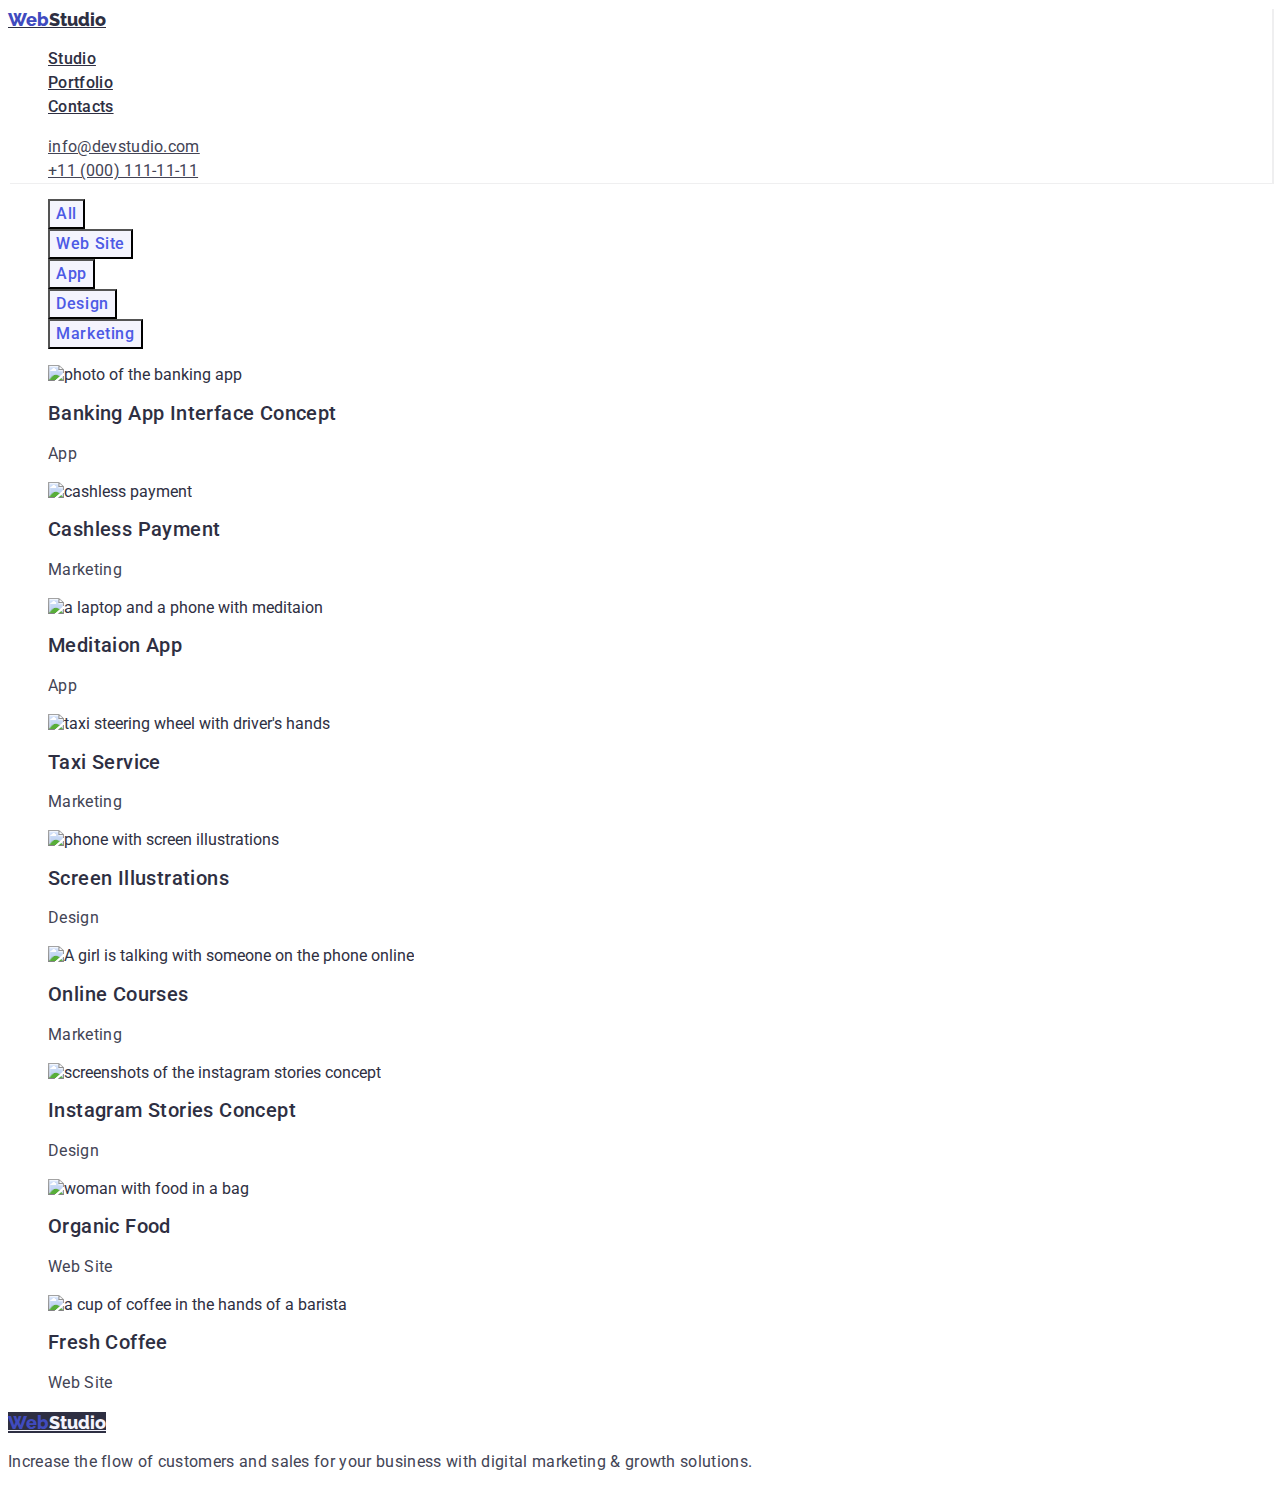
==== portfolio.html @ 415a45d7 "Changed css and html files" ====
<!DOCTYPE html>
<html lang="en">

    <head>
        <meta charset="UTF-8">
        <meta http-equiv="X-UA-Compatible" content="IE=edge">
        <meta name="viewport" content="width=device-width, initial-scale=1.0">
        <title>Portfolio</title>
        <link rel="preconnect" href="https://fonts.googleapis.com">
        <link rel="preconnect" href="https://fonts.gstatic.com" crossorigin>
        <link href="https://fonts.googleapis.com/css2?family=Raleway:wght@800&family=Roboto:wght@400;500&display=swap"
            rel="stylesheet">
        <link rel="stylesheet" href="/css/styles.css">
    </head>

    <body>
        <header class="header">
            <nav class="nav">
                <a href="" class="logo link"><span class="accent">Web</span>Studio</a>
                <ul class="menu list">
                    <li class="menu-item">
                        <a class="menu-link link list" href="./index.html">Studio</a>
                    </li>
                    <li class="menu-item">
                        <a class="menu-link link" href="./portfolio.html">Portfolio</a>
                    </li>
                    <li class="menu-item">
                        <a class="menu-link link" href="">Contacts</a>
                    </li>
                </ul>
            </nav>
            <ul class="list">
                <li class="contact-item">
                    <a class="contact-link link" href="mailto:">info@devstudio.com</a>
                </li>
                <li class="contact-item">
                    <a class="contact-link link" href="tel:+110001111111">+11 (000) 111-11-11</a>
                </li>
            </ul>
        </header>
        <!--main content-->
        <main>
            <section>

                <h1 hidden>Examples of working</h1>
                <ul class="list">
                    <li><button class="buttons" type="button">All</button></li>
                    <li><button class="buttons" type="button">Web Site</button></li>
                    <li><button class="buttons" type="button">App</button></li>
                    <li><button class="buttons" type="button">Design</button></li>
                    <li><button class="buttons" type="button">Marketing</button></li>
                </ul>
                <ul class="list">
                    <li>
                        <img src="./images/images1.jpg" alt="photo of the banking app" width="360" height="300">
                        <h2 class="secondary-titles">Banking App Interface Concept</h2>
                        <p class="subtitles">App</p>
                    </li>
                    <li>
                        <img src="./images/images2.jpg" alt="cashless payment" width="360" height="300">
                        <h2 class="secondary-titles">Cashless Payment</h2>
                        <p class="subtitles">Marketing</p>
                    </li>
                    <li>
                        <img src="./images/images3.jpg" alt="a laptop and a phone with meditaion" width="360"
                            height="300">
                        <h2 class="secondary-titles">Meditaion App</h2>
                        <p class="subtitles">App</p>
                    </li>
                    <li>
                        <img src="./images/images4.jpg" alt="taxi steering wheel with driver's hands" width="360"
                            height="300">
                        <h2 class="secondary-titles">Taxi Service</h2>
                        <p class="subtitles">Marketing</p>
                    </li>
                    <li>
                        <img src="./images/images5.jpg" alt="phone with screen illustrations" width="360" height="300">
                        <h2 class="secondary-titles">Screen Illustrations</h2>
                        <p class="subtitles">Design</p>
                    </li>
                    <li>
                        <img src="./images/images6.jpg" alt="A girl is talking  with someone on the phone online"
                            width="360" height="300">
                        <h2 class="secondary-titles">Online Courses</h2>
                        <p class="subtitles">Marketing</p>
                    </li>
                    <li>
                        <img src="./images/images7.jpg" alt="screenshots of the instagram stories concept" width="360"
                            height="300">
                        <h2 class="secondary-titles">Instagram Stories Concept</h2>
                        <p class="subtitles">Design</p>
                    </li>
                    <li>
                        <img src="./images/images8.jpg" alt="woman with food in a bag" width="360" height="300">
                        <h2 class="secondary-titles">Organic Food</h2>
                        <p class="subtitles">Web Site</p>
                    </li>
                    <li>
                        <img src="./images/images9.jpg" alt="a cup of coffee in the hands of a barista" width="360"
                            height="300">
                        <h2 class="secondary-titles">Fresh Coffee</h2>
                        <p class="subtitles">Web Site</p>
                    </li>
                </ul>
            </section>
        </main>
        <footer>
            <a href="" class="footer-logo link"><span class="footer-accent">Web</span>Studio</a>
            <p class="subtitles">Increase the flow of customers and sales for your business with digital marketing &
                growth solutions.</p>
        </footer>
    </body>

</html>
---- css/styles.css ----
:root {
    --primary-color-text: #2E2F42;
    --secondary-color-text: #434455;
    --main-background-color: #FFFFFF;
    --secondary-background-color: #F4F4FD;
    --accent-color: #4D5AE5;
    --btn-hover-color: #404BBF;
}

/*  primary-color-text */
#2E2F42
/*--secondary-color-text--*/
#434455
/*--main-background-color--*/
#FFFFFF
/*--secondary-background-color--*/
#F4F4FD
/*--accent-color--*/
#4D5AE5
/*---btn-hover-color--*/
#404BBF

/* footer color */
#2E2F42 .link {
    text-decoration: none;
}

.list {
    list-style: none;
}

/* LOGO styles*/
.logo {
    color: var(--primary-color-text);
    font-family: 'Raleway';
    font-weight: 800;
    font-size: 18px;
    line-height: 1.3;
}

.footer-logo {
    color: var(--secondary-background-color);
    background: var(--primary-color-text);
    font-family: 'Raleway';
    font-weight: 800;
    font-size: 18px;
    line-height: 1.3;
}

.accent {
    color: var(--btn-hover-color);
}

.footer-accent {
    color: var(--btn-hover-color);
}

/* HEADER*/
.header {
    background: var(--main-background-color);
    box-shadow: 2px 1px rgba(46, 47, 66, 0.08);
}

/* NAVIGATION*/

.menu-item .menu-link {
    font-family: 'Roboto';
    font-weight: 500;
    font-size: 16px;
    line-height: 1.5;
    letter-spacing: 0.02em;
    color: var(--primary-color-text);
}

.menu-item .menu-link:hover,
.menu-item .menu-link:focus {
    color: var(--accent-color);
}

/* CONTACTS*/

.contact-item .contact-link {
    color: var(--secondary-color-text);
    font-family: 'Roboto', sans-serif;
    font-weight: 400;
    font-size: 16px;
    line-height: 1.5;
    letter-spacing: 0.02em;
}

.contact-item .contact-link:hover,
.contact-item .contact-link:focus {
    color: var(--accent-color);
}

/*BODY*/
body {
    font-family: 'Roboto', sans-serif;
    color: var(--primary-color-text);
    background: var(--main-background-color);
}

/*HERO SECTION*/
.hero {
    font-weight: 500;
    font-size: 56px;
    letter-spacing: 0.02em;
    line-height: 1.1;
    text-align: center;
    color: var(--main-background-color);
    background: var(--primary-color-text);
}

/*--BUTTONS --*/
.main-button {
    font-family: inherit;
    font-weight: 500;
    font-size: 16px;
    line-height: 1.2;
    align-items: center;
    letter-spacing: 0.04em;
    color: var(--main-background-color);
    background: var(--accent-color);
    box-shadow: 0px 1px 6px;
    cursor: pointer;
}

.main-button:hover,
.main-button:focus {
    background: var(--btn-hover-color);
}


.buttons {
    font-family: inherit;
    font-weight: 500;
    font-size: 16px;
    line-height: 1.5;
    letter-spacing: 0.04em;
    color: var(--accent-color);
    background: var(--secondary-background-color);
    cursor: pointer;
}

.buttons:hover,
.buttons:focus {
    color: var(--main-background-color);
    background: var(--accent-color);
}


/*TITLES*/

.titles {
    font-size: 36px;
    font-weight: 500;
    line-height: 1.11;
    letter-spacing: 0.02em;
    text-align: center;
}

.secondary-titles {
    font-weight: 500;
    font-size: 20px;
    line-height: 1.2;
    letter-spacing: 0.02em;
}


/* SUBTITLES*/
.subtitles {
    font-family: 'Roboto', sans-serif;
    font-weight: 400;
    font-size: 16px;
    line-height: 1.5;
    letter-spacing: 0.02em;
    color: var(--secondary-color-text);
}


/*TEAM-SECTION*/
.team-section {
    background: var(--secondary-background-color);
}
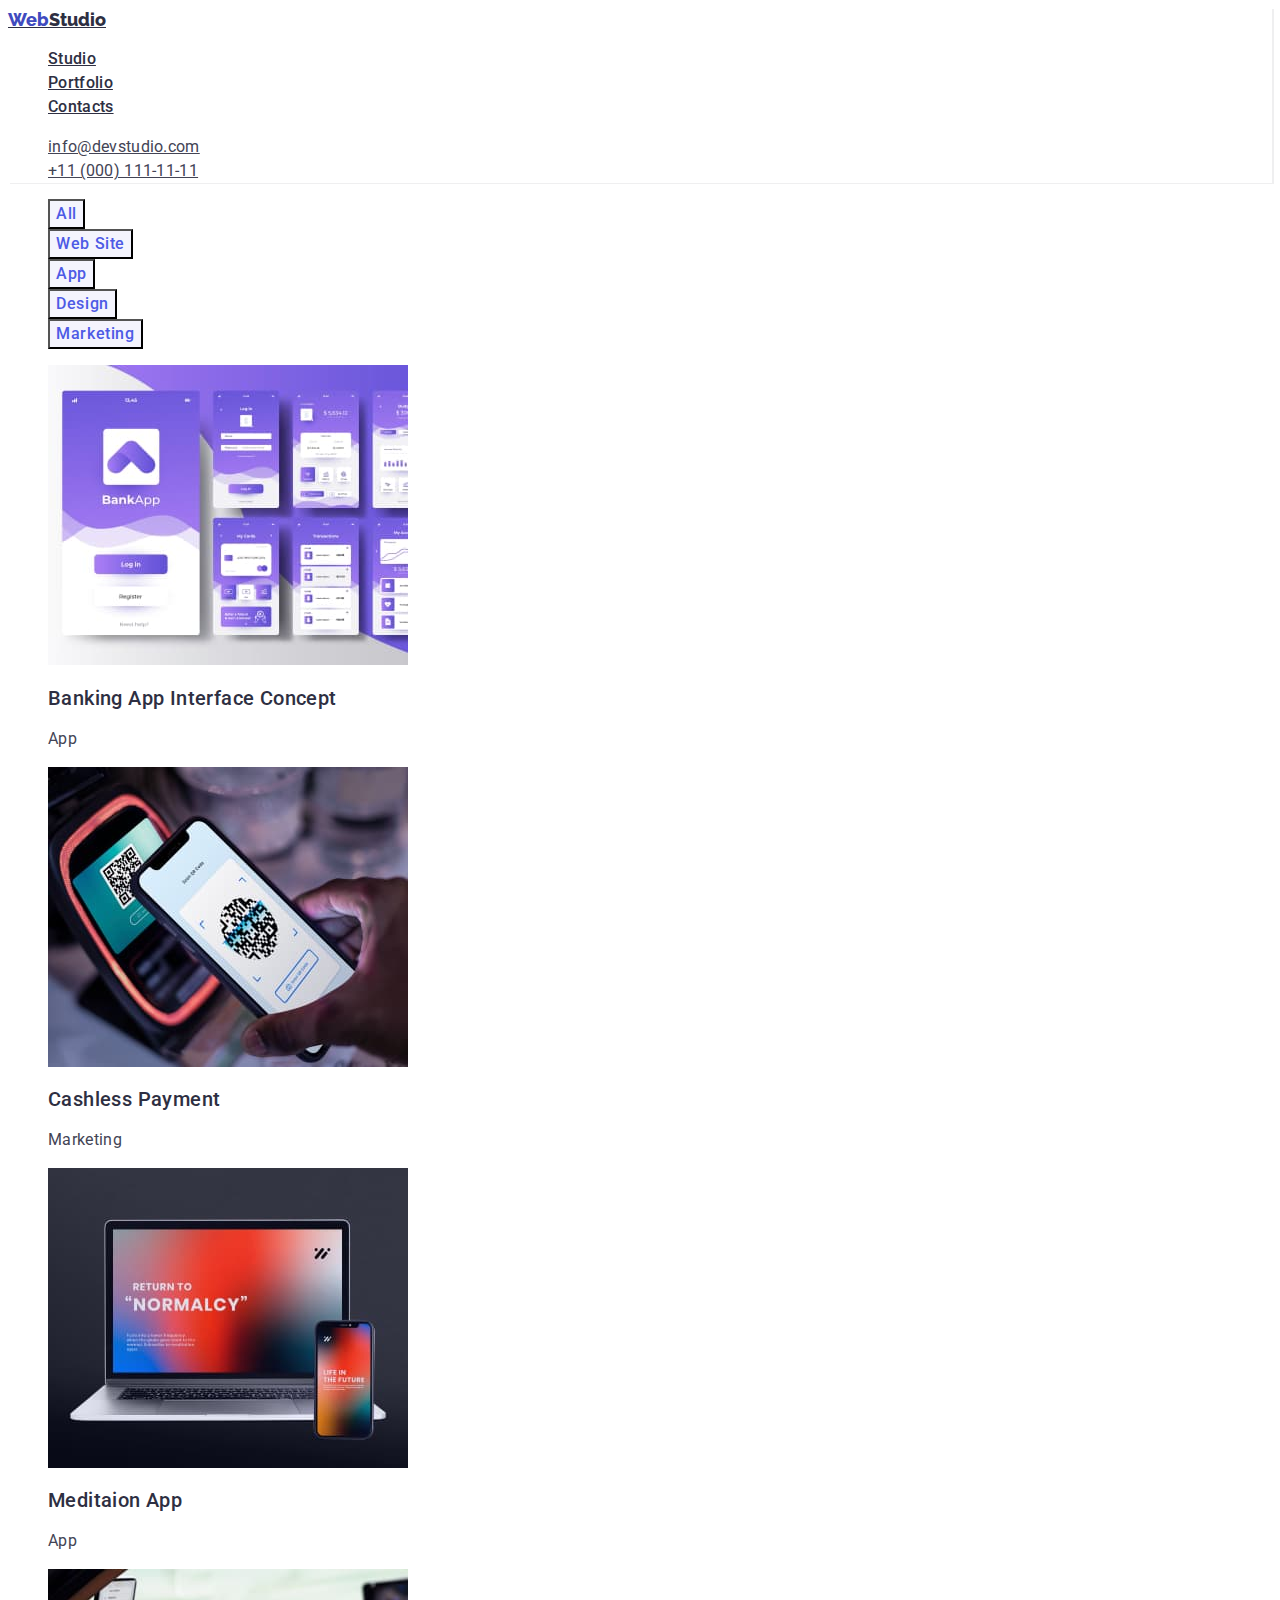
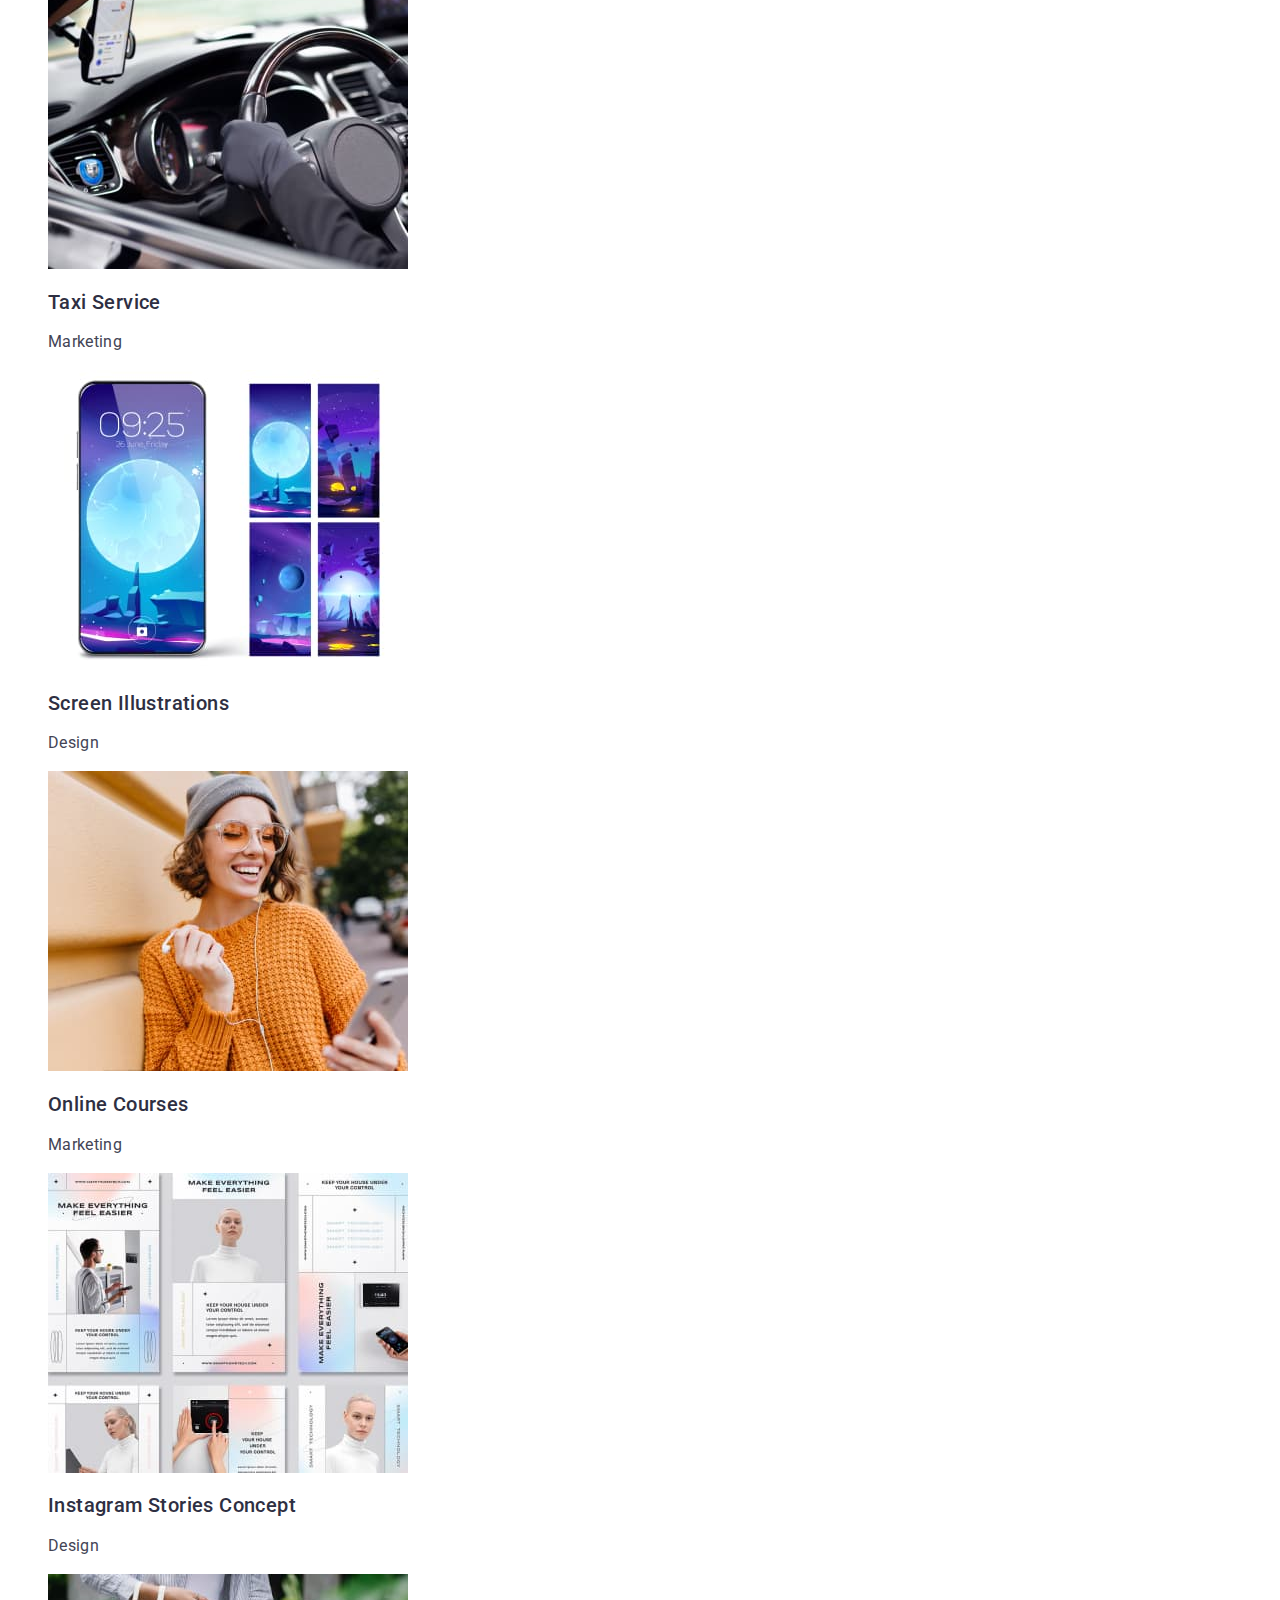
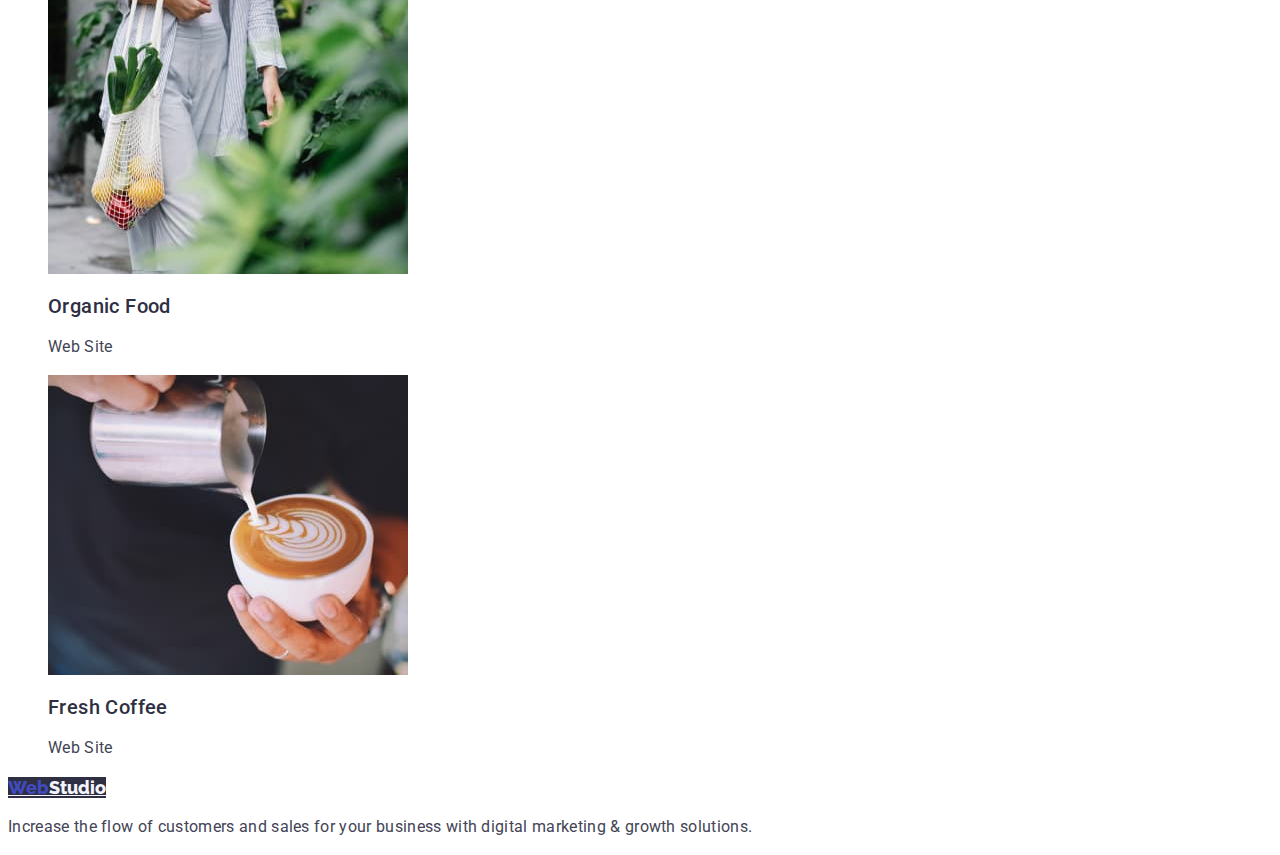
==== commit 555a57e8: "Aded the way to styles.css" ====
--- a/portfolio.html
+++ b/portfolio.html
@@ -10,7 +10,7 @@
         <link rel="preconnect" href="https://fonts.gstatic.com" crossorigin>
         <link href="https://fonts.googleapis.com/css2?family=Raleway:wght@800&family=Roboto:wght@400;500&display=swap"
             rel="stylesheet">
-        <link rel="stylesheet" href="/css/styles.css">
+        <link rel="stylesheet" href="./css/styles.css">
     </head>
 
     <body>
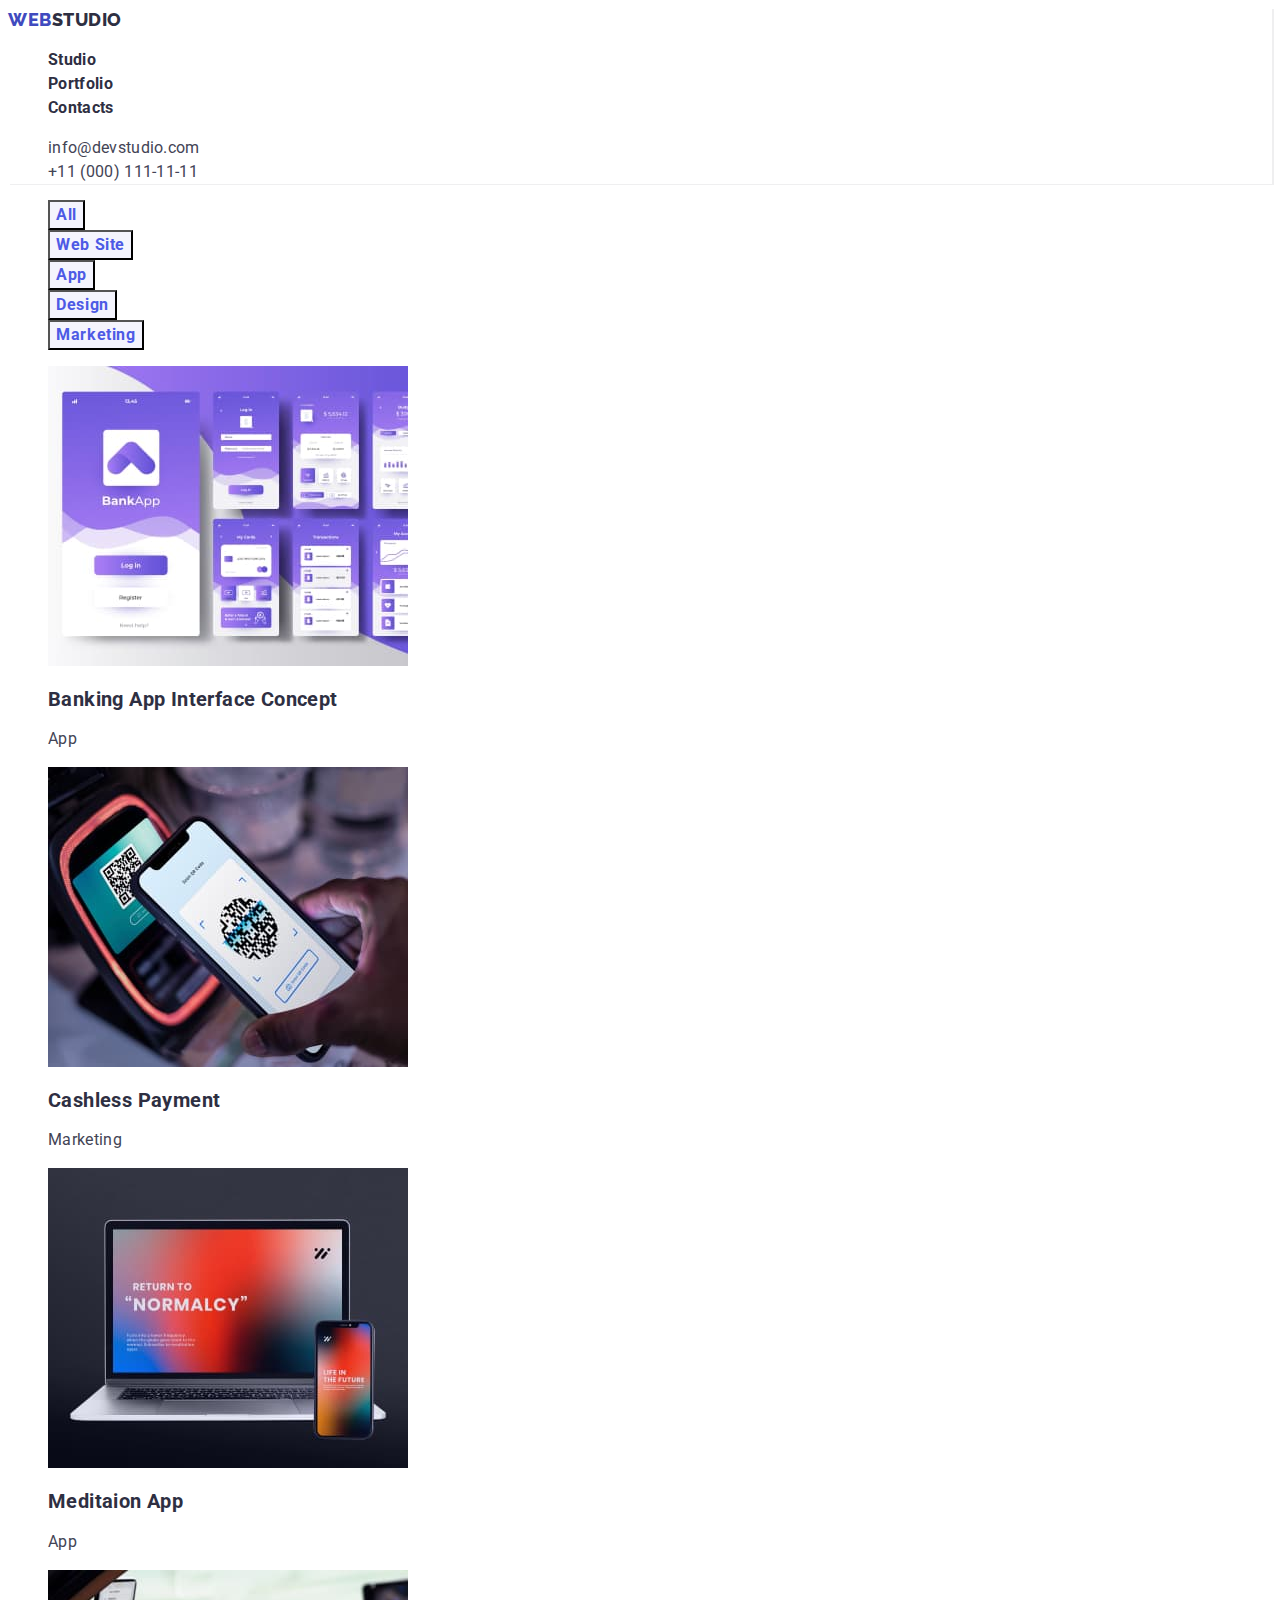
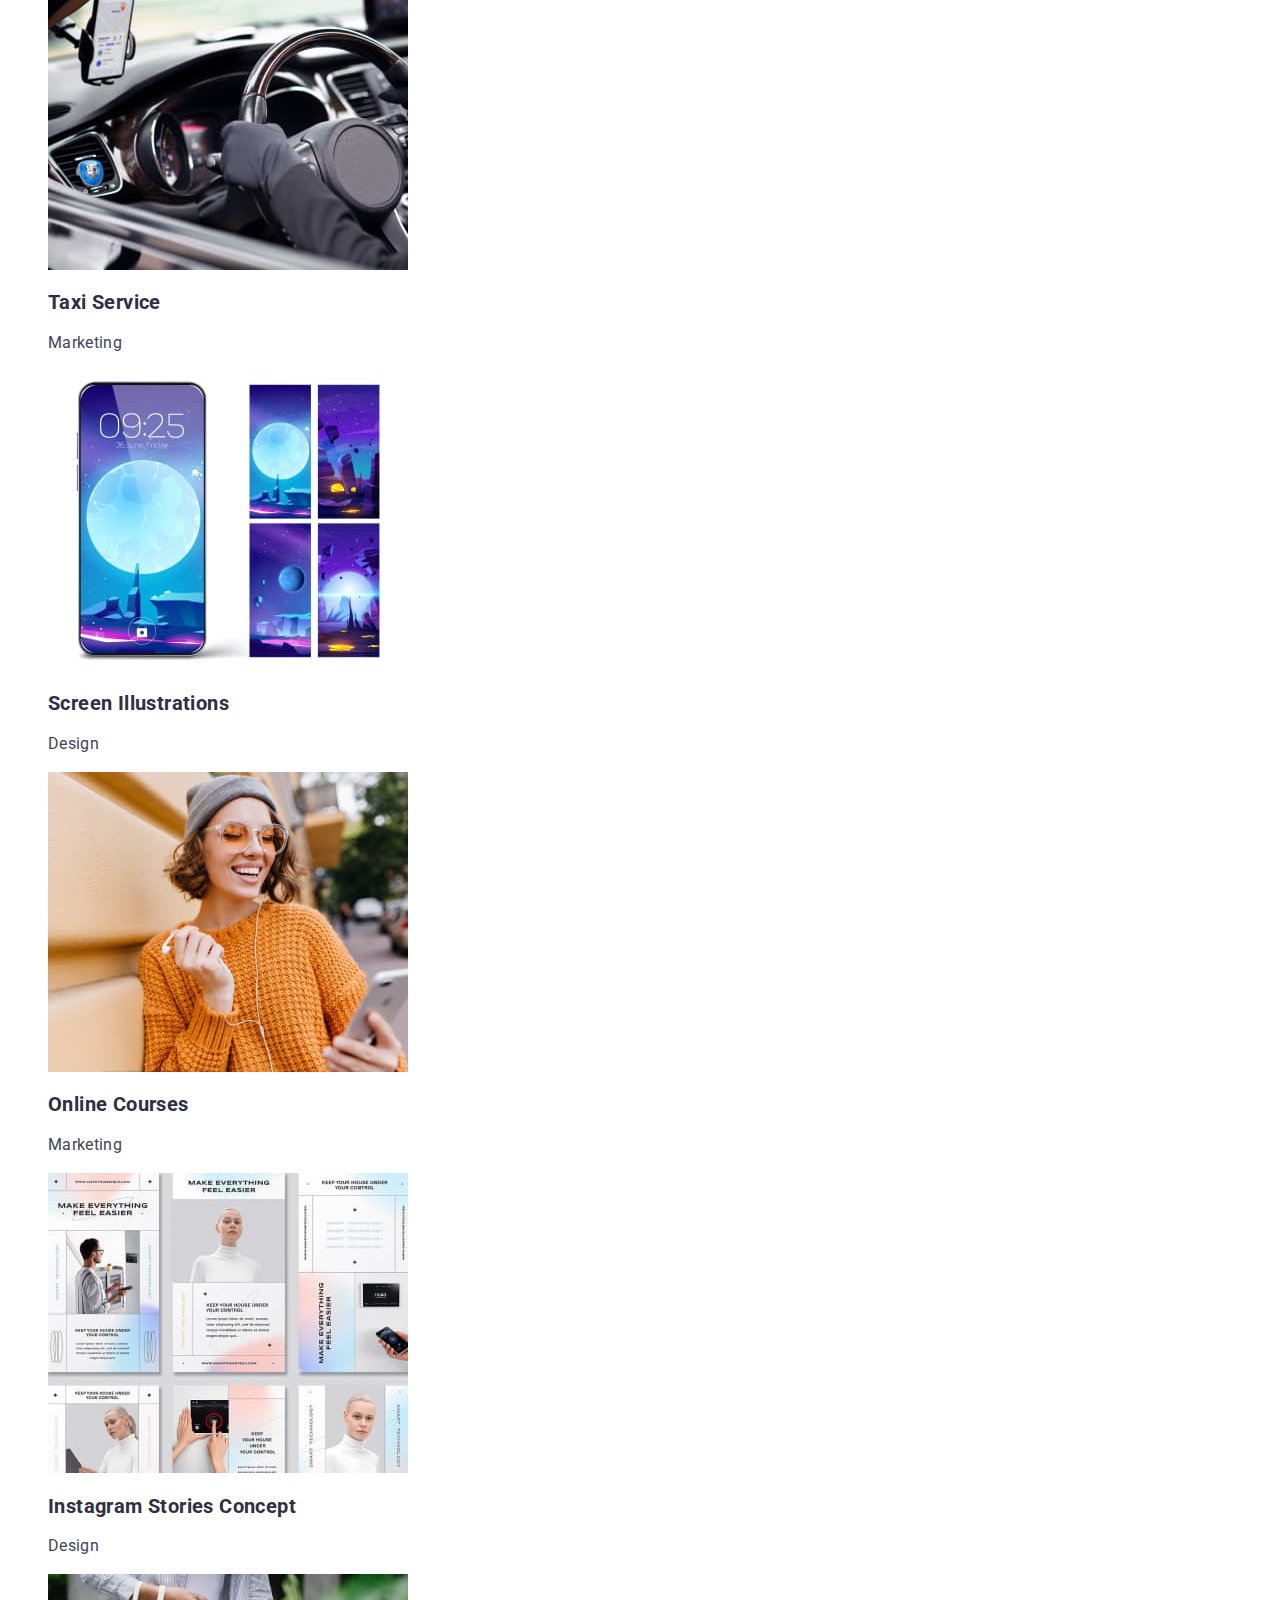
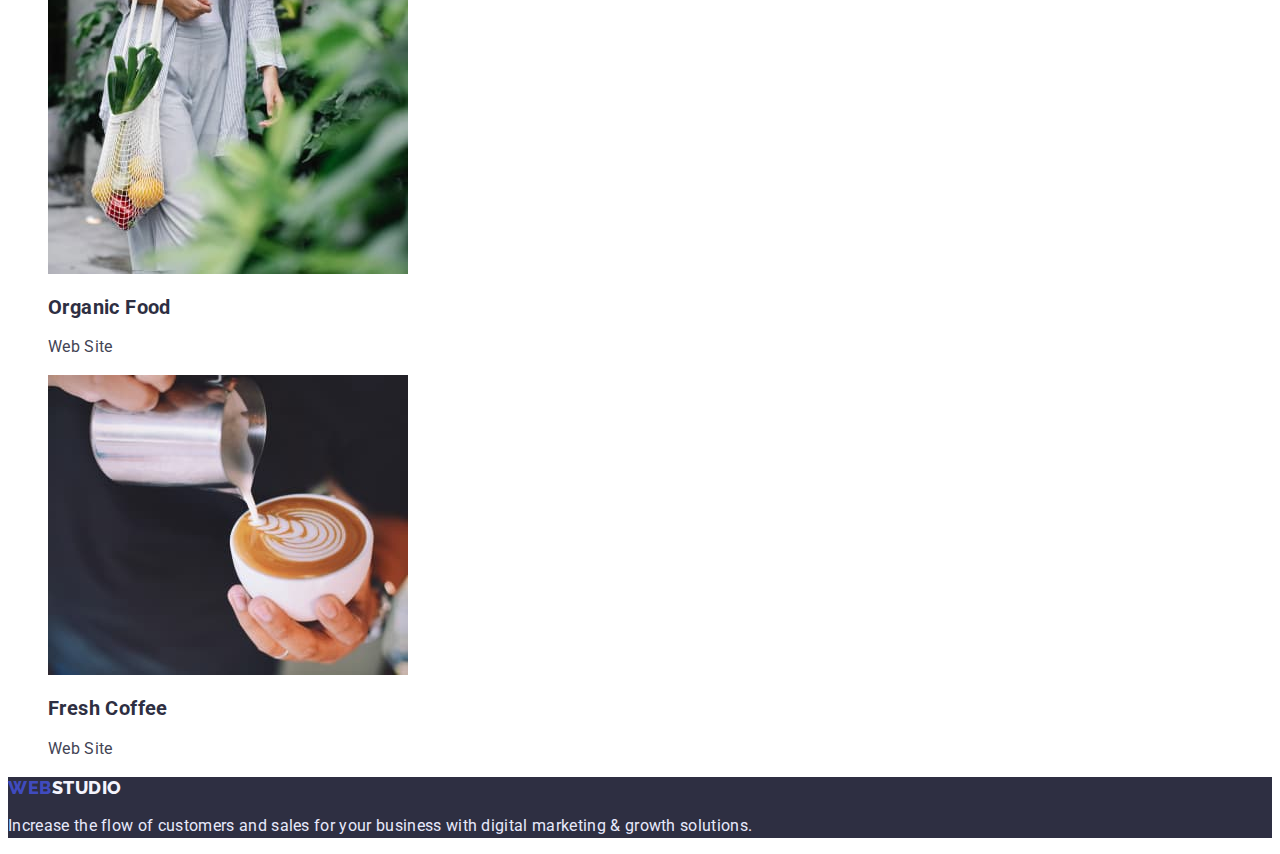
==== commit b3fca9aa: "Aploaded other fonts" ====
--- a/portfolio.html
+++ b/portfolio.html
@@ -8,7 +8,7 @@
         <title>Portfolio</title>
         <link rel="preconnect" href="https://fonts.googleapis.com">
         <link rel="preconnect" href="https://fonts.gstatic.com" crossorigin>
-        <link href="https://fonts.googleapis.com/css2?family=Raleway:wght@800&family=Roboto:wght@400;500&display=swap"
+        <link href="https://fonts.googleapis.com/css2?family=Raleway:wght@800&family=Roboto:wght@400;700&display=swap"
             rel="stylesheet">
         <link rel="stylesheet" href="./css/styles.css">
     </head>
@@ -16,7 +16,7 @@
     <body>
         <header class="header">
             <nav class="nav">
-                <a href="" class="logo link"><span class="accent">Web</span>Studio</a>
+                <a href="" class="logo link"><span class="logo-accent">Web</span>Studio</a>
                 <ul class="menu list">
                     <li class="menu-item">
                         <a class="menu-link link list" href="./index.html">Studio</a>
@@ -42,7 +42,7 @@
         <main>
             <section>
 
-                <h1 hidden>Examples of working</h1>
+                <h1 class="visually-hidden">Examples of working</h1>
                 <ul class="list">
                     <li><button class="buttons" type="button">All</button></li>
                     <li><button class="buttons" type="button">Web Site</button></li>
@@ -104,9 +104,9 @@
                 </ul>
             </section>
         </main>
-        <footer>
+        <footer class="footer">
             <a href="" class="footer-logo link"><span class="footer-accent">Web</span>Studio</a>
-            <p class="subtitles">Increase the flow of customers and sales for your business with digital marketing &
+            <p class="footer-text">Increase the flow of customers and sales for your business with digital marketing &
                 growth solutions.</p>
         </footer>
     </body>
--- a/css/styles.css
+++ b/css/styles.css
@@ -5,54 +5,65 @@
     --secondary-background-color: #F4F4FD;
     --accent-color: #4D5AE5;
     --btn-hover-color: #404BBF;
-}
-
-/*  primary-color-text */
-#2E2F42
-/*--secondary-color-text--*/
-#434455
-/*--main-background-color--*/
-#FFFFFF
-/*--secondary-background-color--*/
-#F4F4FD
-/*--accent-color--*/
-#4D5AE5
-/*---btn-hover-color--*/
-#404BBF
-
-/* footer color */
-#2E2F42 .link {
-    text-decoration: none;
+    --footer-text-color: #E7E9FC;
+    --main-letter-spacing: 0.02em;
+}
+
+
+
+/* LOGO STYLES*/
+
+.logo {
+    color: var(--primary-color-text);
+    font-family: 'Raleway', sans-serif;
+    font-weight: 800;
+    font-size: 18px;
+    line-height: 1.33;
+    letter-spacing: 0.03em;
+    text-transform: uppercase;
+}
+
+.logo-accent {
+    color: var(--btn-hover-color);
 }
 
 .list {
     list-style: none;
 }
 
-/* LOGO styles*/
-.logo {
+/* NAVIGATION*/
+
+.menu-item .menu-link {
+    font-family: 'Roboto', sans-serif;
+    font-weight: 700;
+    font-size: 16px;
+    line-height: 1.5;
+    letter-spacing: var(--main-letter-spacing);
     color: var(--primary-color-text);
-    font-family: 'Raleway';
-    font-weight: 800;
-    font-size: 18px;
-    line-height: 1.3;
-}
-
-.footer-logo {
-    color: var(--secondary-background-color);
-    background: var(--primary-color-text);
-    font-family: 'Raleway';
-    font-weight: 800;
-    font-size: 18px;
-    line-height: 1.3;
-}
-
-.accent {
-    color: var(--btn-hover-color);
-}
-
-.footer-accent {
-    color: var(--btn-hover-color);
+}
+
+.menu-item .menu-link:hover,
+.menu-item .menu-link:focus {
+    color: var(--accent-color);
+}
+
+/* CONTACTS*/
+
+.contact-item .contact-link {
+    color: var(--secondary-color-text);
+    font-family: 'Roboto', sans-serif;
+    font-size: 16px;
+    line-height: 1.5;
+    letter-spacing: var(--main-letter-spacing);
+}
+
+.contact-item .contact-link:hover,
+.contact-item .contact-link:focus {
+    color: var(--accent-color);
+}
+
+.link {
+    text-decoration: none;
 }
 
 /* HEADER*/
@@ -61,60 +72,44 @@
     box-shadow: 2px 1px rgba(46, 47, 66, 0.08);
 }
 
-/* NAVIGATION*/
-
-.menu-item .menu-link {
-    font-family: 'Roboto';
-    font-weight: 500;
-    font-size: 16px;
-    line-height: 1.5;
-    letter-spacing: 0.02em;
-    color: var(--primary-color-text);
-}
-
-.menu-item .menu-link:hover,
-.menu-item .menu-link:focus {
-    color: var(--accent-color);
-}
-
-/* CONTACTS*/
-
-.contact-item .contact-link {
-    color: var(--secondary-color-text);
-    font-family: 'Roboto', sans-serif;
-    font-weight: 400;
-    font-size: 16px;
-    line-height: 1.5;
-    letter-spacing: 0.02em;
-}
-
-.contact-item .contact-link:hover,
-.contact-item .contact-link:focus {
-    color: var(--accent-color);
-}
-
-/*BODY*/
-body {
-    font-family: 'Roboto', sans-serif;
-    color: var(--primary-color-text);
-    background: var(--main-background-color);
-}
-
 /*HERO SECTION*/
 .hero {
-    font-weight: 500;
     font-size: 56px;
-    letter-spacing: 0.02em;
+    letter-spacing: var(--main-letter-spacing);
     line-height: 1.1;
     text-align: center;
     color: var(--main-background-color);
     background: var(--primary-color-text);
 }
 
+.hero-section {
+    background: var(--primary-color-text);
+}
+
+.visually-hidden {
+    position: absolute;
+    white-space: nowrap;
+    width: 1px;
+    height: 1px;
+    overflow: hidden;
+    border: 0;
+    padding: 0;
+    clip: rect(0 0 0 0);
+    clip-path: inset(50%);
+    margin: -1px;
+}
+
+/*BODY*/
+body {
+    font-family: 'Roboto', sans-serif;
+    color: var(--primary-color-text);
+    background: var(--main-background-color);
+}
+
 /*--BUTTONS --*/
 .main-button {
     font-family: inherit;
-    font-weight: 500;
+    font-weight: 700;
     font-size: 16px;
     line-height: 1.2;
     align-items: center;
@@ -133,7 +128,7 @@
 
 .buttons {
     font-family: inherit;
-    font-weight: 500;
+    font-weight: 700;
     font-size: 16px;
     line-height: 1.5;
     letter-spacing: 0.04em;
@@ -153,27 +148,24 @@
 
 .titles {
     font-size: 36px;
-    font-weight: 500;
     line-height: 1.11;
-    letter-spacing: 0.02em;
+    letter-spacing: var(--main-letter-spacing);
     text-align: center;
 }
 
 .secondary-titles {
-    font-weight: 500;
     font-size: 20px;
     line-height: 1.2;
-    letter-spacing: 0.02em;
+    letter-spacing: var(--main-letter-spacing);
 }
 
 
 /* SUBTITLES*/
 .subtitles {
     font-family: 'Roboto', sans-serif;
-    font-weight: 400;
-    font-size: 16px;
-    line-height: 1.5;
-    letter-spacing: 0.02em;
+    font-size: 16px;
+    line-height: 1.5;
+    letter-spacing: var(--main-letter-spacing);
     color: var(--secondary-color-text);
 }
 
@@ -181,4 +173,32 @@
 /*TEAM-SECTION*/
 .team-section {
     background: var(--secondary-background-color);
+}
+
+/* TOOTER STYLES */
+
+.footer-logo {
+    color: var(--secondary-background-color);
+    font-family: 'Raleway', sans-serif;
+    font-weight: 800;
+    font-size: 18px;
+    line-height: 1.2;
+    letter-spacing: 0.03em;
+    text-transform: uppercase;
+}
+
+.footer-accent {
+    color: var(--btn-hover-color);
+}
+
+.footer-text {
+    color: var(--footer-text-color);
+    font-family: 'Roboto', sans-serif;
+    font-size: 16px;
+    line-height: 1.5;
+    letter-spacing: var(--main-letter-spacing);
+}
+
+.footer {
+    background: var(--primary-color-text);
 }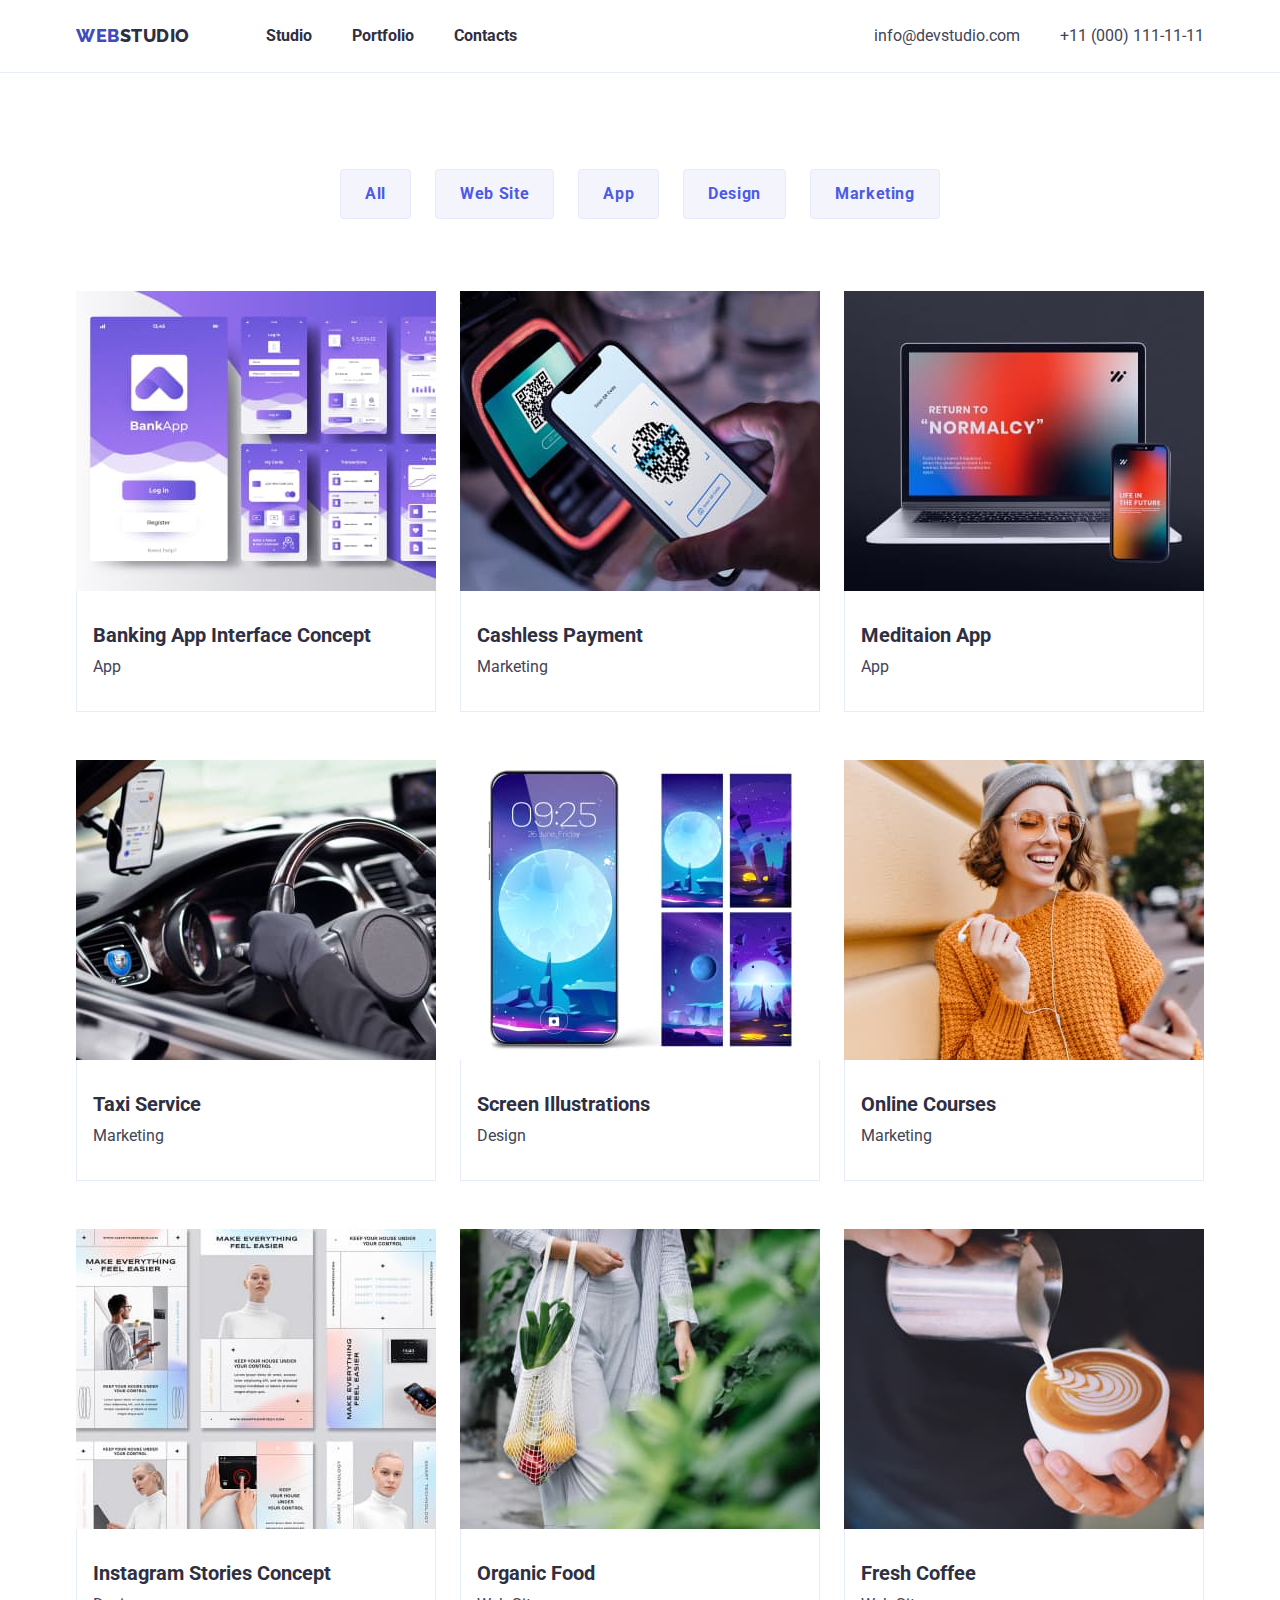
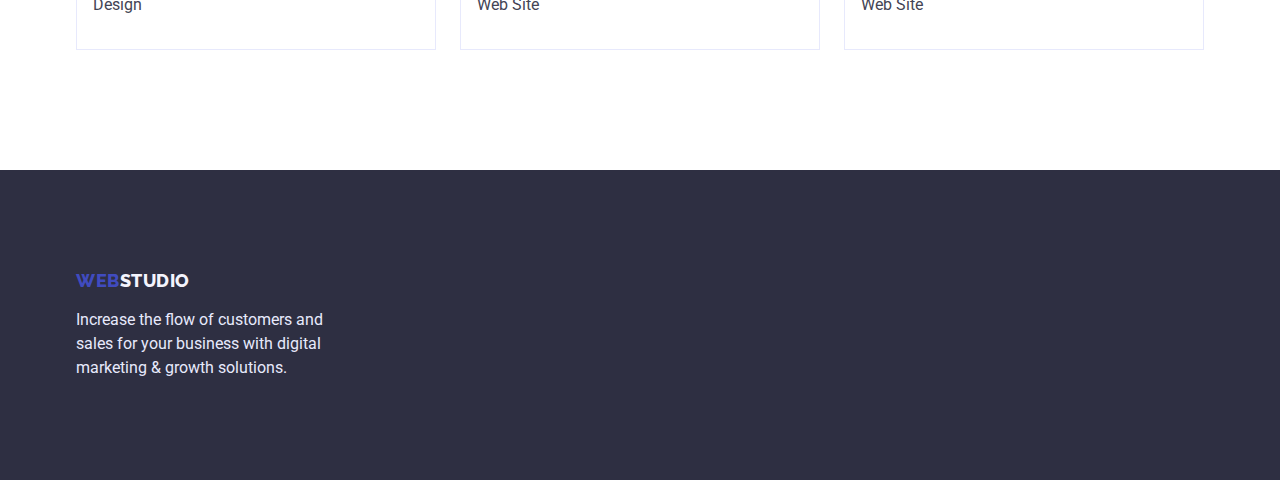
==== commit 6159bece: "Made block css styling  of html files" ====
--- a/portfolio.html
+++ b/portfolio.html
@@ -6,6 +6,8 @@
         <meta http-equiv="X-UA-Compatible" content="IE=edge">
         <meta name="viewport" content="width=device-width, initial-scale=1.0">
         <title>Portfolio</title>
+        <link rel="stylesheet"
+            href="https://cdnjs.cloudflare.com/ajax/libs/modern-normalize/1.0.0/modern-normalize.min.css">
         <link rel="preconnect" href="https://fonts.googleapis.com">
         <link rel="preconnect" href="https://fonts.gstatic.com" crossorigin>
         <link href="https://fonts.googleapis.com/css2?family=Raleway:wght@800&family=Roboto:wght@400;700&display=swap"
@@ -14,100 +16,137 @@
     </head>
 
     <body>
-        <header class="header">
-            <nav class="nav">
-                <a href="" class="logo link"><span class="logo-accent">Web</span>Studio</a>
-                <ul class="menu list">
-                    <li class="menu-item">
-                        <a class="menu-link link list" href="./index.html">Studio</a>
-                    </li>
-                    <li class="menu-item">
-                        <a class="menu-link link" href="./portfolio.html">Portfolio</a>
-                    </li>
-                    <li class="menu-item">
-                        <a class="menu-link link" href="">Contacts</a>
-                    </li>
-                </ul>
-            </nav>
-            <ul class="list">
-                <li class="contact-item">
-                    <a class="contact-link link" href="mailto:">info@devstudio.com</a>
-                </li>
-                <li class="contact-item">
-                    <a class="contact-link link" href="tel:+110001111111">+11 (000) 111-11-11</a>
-                </li>
-            </ul>
+        <header class="header-section">
+            <div class="container">
+                <div class="header-container">
+                    <nav class="site-nav">
+                        <a href="" class="logo link"><span class="logo-accent">Web</span>Studio</a>
+                        <ul class="site-menu list">
+                            <li class="menu-item">
+                                <a class="menu-link link" href="./index.html">Studio</a>
+                            </li>
+                            <li class="menu-item">
+                                <a class="menu-link link" href="./portfolio.html">Portfolio</a>
+                            </li>
+                            <li class="menu-item">
+                                <a class="menu-link link" href="">Contacts</a>
+                            </li>
+                        </ul>
+                    </nav>
+                    <ul class="contacts list">
+                        <li class="contact-item">
+                            <a class="contact-link link" href="mailto:">info@devstudio.com</a>
+                        </li>
+                        <li class="contact-item">
+                            <a class="contact-link link" href="tel:+110001111111">+11 (000) 111-11-11</a>
+                        </li>
+                    </ul>
+                </div>
+            </div>
         </header>
         <!--main content-->
         <main>
-            <section>
-
-                <h1 class="visually-hidden">Examples of working</h1>
-                <ul class="list">
-                    <li><button class="buttons" type="button">All</button></li>
-                    <li><button class="buttons" type="button">Web Site</button></li>
-                    <li><button class="buttons" type="button">App</button></li>
-                    <li><button class="buttons" type="button">Design</button></li>
-                    <li><button class="buttons" type="button">Marketing</button></li>
-                </ul>
-                <ul class="list">
-                    <li>
-                        <img src="./images/images1.jpg" alt="photo of the banking app" width="360" height="300">
-                        <h2 class="secondary-titles">Banking App Interface Concept</h2>
-                        <p class="subtitles">App</p>
-                    </li>
-                    <li>
-                        <img src="./images/images2.jpg" alt="cashless payment" width="360" height="300">
-                        <h2 class="secondary-titles">Cashless Payment</h2>
-                        <p class="subtitles">Marketing</p>
-                    </li>
-                    <li>
-                        <img src="./images/images3.jpg" alt="a laptop and a phone with meditaion" width="360"
-                            height="300">
-                        <h2 class="secondary-titles">Meditaion App</h2>
-                        <p class="subtitles">App</p>
-                    </li>
-                    <li>
-                        <img src="./images/images4.jpg" alt="taxi steering wheel with driver's hands" width="360"
-                            height="300">
-                        <h2 class="secondary-titles">Taxi Service</h2>
-                        <p class="subtitles">Marketing</p>
-                    </li>
-                    <li>
-                        <img src="./images/images5.jpg" alt="phone with screen illustrations" width="360" height="300">
-                        <h2 class="secondary-titles">Screen Illustrations</h2>
-                        <p class="subtitles">Design</p>
-                    </li>
-                    <li>
-                        <img src="./images/images6.jpg" alt="A girl is talking  with someone on the phone online"
-                            width="360" height="300">
-                        <h2 class="secondary-titles">Online Courses</h2>
-                        <p class="subtitles">Marketing</p>
-                    </li>
-                    <li>
-                        <img src="./images/images7.jpg" alt="screenshots of the instagram stories concept" width="360"
-                            height="300">
-                        <h2 class="secondary-titles">Instagram Stories Concept</h2>
-                        <p class="subtitles">Design</p>
-                    </li>
-                    <li>
-                        <img src="./images/images8.jpg" alt="woman with food in a bag" width="360" height="300">
-                        <h2 class="secondary-titles">Organic Food</h2>
-                        <p class="subtitles">Web Site</p>
-                    </li>
-                    <li>
-                        <img src="./images/images9.jpg" alt="a cup of coffee in the hands of a barista" width="360"
-                            height="300">
-                        <h2 class="secondary-titles">Fresh Coffee</h2>
-                        <p class="subtitles">Web Site</p>
-                    </li>
-                </ul>
+            <section class="portfolio-section">
+                <div class="container">
+                    <h1 class="visually-hidden">Examples of working</h1>
+                    <ul class="button-list list">
+                        <li class="filter-btn">
+                            <button class="buttons" type="button">All</button>
+                        </li>
+                        <li class="filter-btn">
+                            <button class="buttons" type="button">Web Site</button>
+                        </li>
+                        <li class="filter-btn">
+                            <button class="buttons" type="button">App</button>
+                        </li>
+                        <li class="filter-btn">
+                            <button class="buttons" type="button">Design</button>
+                        </li>
+                        <li class="filter-btn">
+                            <button class="buttons" type="button">Marketing</button>
+                        </li>
+                    </ul>
+                    <ul class="image-list list">
+                        <li class="image-item">
+                            <img src="./images/images1.jpg" alt="photo of the banking app" width="360" height="300">
+                            <div class="content-card">
+                                <h2 class="secondary-titles">Banking App Interface Concept</h2>
+                                <p class="subtitles">App</p>
+                            </div>
+                        </li>
+                        <li class="image-item">
+                            <img src="./images/images2.jpg" alt="cashless payment" width="360" height="300">
+                            <div class="content-card">
+                                <h2 class="secondary-titles">Cashless Payment</h2>
+                                <p class="subtitles">Marketing</p>
+                            </div>
+                        </li>
+                        <li class="image-item">
+                            <img src="./images/images3.jpg" alt="a laptop and a phone with meditaion" width="360"
+                                height="300">
+                            <div class="content-card">
+                                <h2 class="secondary-titles">Meditaion App</h2>
+                                <p class="subtitles">App</p>
+                            </div>
+                        </li>
+                        <li class="image-item">
+                            <img src="./images/images4.jpg" alt="taxi steering wheel with driver's hands" width="360"
+                                height="300">
+                            <div class="content-card">
+                                <h2 class="secondary-titles">Taxi Service</h2>
+                                <p class="subtitles">Marketing</p>
+                            </div>
+                        </li>
+                        <li class="image-item">
+                            <img src="./images/images5.jpg" alt="phone with screen illustrations" width="360"
+                                height="300">
+                            <div class="content-card">
+                                <h2 class="secondary-titles">Screen Illustrations</h2>
+                                <p class="subtitles">Design</p>
+                            </div>
+                        </li>
+                        <li class="image-item">
+                            <img src="./images/images6.jpg" alt="A girl is talking  with someone on the phone online"
+                                width="360" height="300">
+                            <div class="content-card">
+                                <h2 class="secondary-titles">Online Courses</h2>
+                                <p class="subtitles">Marketing</p>
+                            </div>
+                        </li>
+                        <li class="image-item">
+                            <img src="./images/images7.jpg" alt="screenshots of the instagram stories concept"
+                                width="360" height="300">
+                            <div class="content-card">
+                                <h2 class="secondary-titles">Instagram Stories Concept</h2>
+                                <p class="subtitles">Design</p>
+                            </div>
+                        </li>
+                        <li class="image-item">
+                            <img src="./images/images8.jpg" alt="woman with food in a bag" width="360" height="300">
+                            <div class="content-card">
+                                <h2 class="secondary-titles">Organic Food</h2>
+                                <p class="subtitles">Web Site</p>
+                            </div>
+                        </li>
+                        <li class="image-item">
+                            <img src="./images/images9.jpg" alt="a cup of coffee in the hands of a barista" width="360"
+                                height="300">
+                            <div class="content-card">
+                                <h2 class="secondary-titles">Fresh Coffee</h2>
+                                <p class="subtitles">Web Site</p>
+                            </div>
+                        </li>
+                    </ul>
+                </div>
             </section>
         </main>
         <footer class="footer">
-            <a href="" class="footer-logo link"><span class="footer-accent">Web</span>Studio</a>
-            <p class="footer-text">Increase the flow of customers and sales for your business with digital marketing &
-                growth solutions.</p>
+            <div class="container">
+                <a href="" class="footer-logo link"><span class="footer-accent">Web</span>Studio</a>
+                <p class="footer-text">Increase the flow of customers and sales for your business with digital marketing
+                    &
+                    growth solutions.</p>
+            </div>
         </footer>
     </body>
 
--- a/css/styles.css
+++ b/css/styles.css
@@ -6,12 +6,55 @@
     --accent-color: #4D5AE5;
     --btn-hover-color: #404BBF;
     --footer-text-color: #E7E9FC;
-    --main-letter-spacing: 0.02em;
-}
-
-
-
-/* LOGO STYLES*/
+    --border-main-color: #E7E9FC --main-letter-spacing: 0.02em;
+}
+
+
+h1,
+h2,
+h3,
+p {
+    margin: 0px;
+}
+
+ul,
+li {
+    margin: 0px;
+    padding: 0px;
+}
+
+.list {
+    list-style: none;
+    padding-left: 0px;
+}
+
+
+
+.container {
+    width: 1158px;
+    margin-left: auto;
+    margin-right: auto;
+    padding-left: 15px;
+    padding-right: 15px;
+    align-items: center;
+
+}
+
+
+.header-container {
+    display: flex;
+    align-items: center;
+}
+
+.header-section {
+    background-color: var(--main-background-color);
+    border-bottom: 1px solid var(--footer-text-color);
+}
+
+
+/*------------------ SITE NAVIGATION----------------------*/
+
+/*------------- Logo styles--------------*/
 
 .logo {
     color: var(--primary-color-text);
@@ -27,19 +70,36 @@
     color: var(--btn-hover-color);
 }
 
-.list {
-    list-style: none;
-}
-
-/* NAVIGATION*/
+/*------------- Main manu--------------*/
+
+.site-nav {
+    display: flex;
+    align-items: center;
+}
+
+.site-menu {
+    display: flex;
+    margin-left: 76px;
+}
+
+.site-menu .menu-item:not(:last-child) {
+    margin-right: 40px;
+}
+
+
+.menu-link {
+    display: block;
+    padding-top: 24px;
+    padding-bottom: 24px;
+}
 
 .menu-item .menu-link {
+    color: var(--primary-color-text);
     font-family: 'Roboto', sans-serif;
     font-weight: 700;
     font-size: 16px;
     line-height: 1.5;
     letter-spacing: var(--main-letter-spacing);
-    color: var(--primary-color-text);
 }
 
 .menu-item .menu-link:hover,
@@ -47,7 +107,21 @@
     color: var(--accent-color);
 }
 
-/* CONTACTS*/
+
+/*-------------------Contacts-----------------*/
+
+.contacts {
+    display: flex;
+    margin-left: auto;
+}
+
+
+
+
+
+.container .contact-item+.contact-item {
+    margin-left: 40px;
+}
 
 .contact-item .contact-link {
     color: var(--secondary-color-text);
@@ -66,23 +140,21 @@
     text-decoration: none;
 }
 
-/* HEADER*/
-.header {
-    background: var(--main-background-color);
-    box-shadow: 2px 1px rgba(46, 47, 66, 0.08);
-}
-
-/*HERO SECTION*/
+
+/*-------------HERO SECTION--------------------*/
+
+.hero-section {
+    background: var(--primary-color-text);
+    padding-top: 192px;
+    padding-bottom: 192px;
+    text-align: center;
+}
+
 .hero {
     font-size: 56px;
     letter-spacing: var(--main-letter-spacing);
     line-height: 1.1;
-    text-align: center;
     color: var(--main-background-color);
-    background: var(--primary-color-text);
-}
-
-.hero-section {
     background: var(--primary-color-text);
 }
 
@@ -99,24 +171,34 @@
     margin: -1px;
 }
 
-/*BODY*/
+/*---------------------BODY--------------------*/
 body {
     font-family: 'Roboto', sans-serif;
     color: var(--primary-color-text);
     background: var(--main-background-color);
 }
 
-/*--BUTTONS --*/
+/*----------------- SITE  BUTTONS -------------------*/
+
+/*-----------  Main buttons----------------*/
+
 .main-button {
+    display: inline-block;
+    padding: 16px 32px;
+    margin-top: 48px;
+
+    color: var(--main-background-color);
+    background: var(--accent-color);
+    align-items: center;
+    border-radius: 4px;
+    border: 1px solid transparent;
+    box-shadow: 0px 4px 4px rgba(0, 0, 0, 0.15);
+
     font-family: inherit;
     font-weight: 700;
     font-size: 16px;
     line-height: 1.2;
-    align-items: center;
     letter-spacing: 0.04em;
-    color: var(--main-background-color);
-    background: var(--accent-color);
-    box-shadow: 0px 1px 6px;
     cursor: pointer;
 }
 
@@ -126,14 +208,22 @@
 }
 
 
+/*-----------  Portfolio buttons----------------*/
+
 .buttons {
+    display: flex;
+    padding: 12px 24px;
+
     font-family: inherit;
     font-weight: 700;
     font-size: 16px;
     line-height: 1.5;
     letter-spacing: 0.04em;
+
     color: var(--accent-color);
     background: var(--secondary-background-color);
+    border-radius: 4px;
+    border: 1px solid var(--footer-text-color);
     cursor: pointer;
 }
 
@@ -143,8 +233,130 @@
     background: var(--accent-color);
 }
 
-
-/*TITLES*/
+.button-list {
+    display: flex;
+    margin-bottom: 72px;
+    justify-content: center;
+}
+
+.button-list .filter-btn:not(:last-child) {
+    margin-right: 24px;
+}
+
+
+/*-----------FITURE SECTION-----------*/
+
+.fiture-section {
+    padding-top: 120px;
+}
+
+.section {
+    padding-top: 120px;
+    padding-bottom: 120px;
+}
+
+.fiture-list {
+    display: flex;
+}
+
+.fiture-item {
+    width: 264px;
+}
+
+.container .fiture-item:not(:last-child) {
+    margin-right: 24px;
+}
+
+
+
+/*--------- SERVICES----------*/
+
+.service-list {
+    display: flex;
+    margin-top: 72px;
+    padding-bottom: 120px;
+}
+
+.container .service-item:not(:last-child) {
+    margin-right: 24px;
+}
+
+/*----------------TEAM-SECTION------------------*/
+
+.team-section {
+    background: var(--secondary-background-color);
+    padding-top: 120px;
+    padding-bottom: 120px;
+}
+
+.team-list {
+    display: flex;
+    flex-wrap: wrap;
+    margin-top: 72px;
+}
+
+
+.team-content {
+    padding-top: 32px;
+    padding-bottom: 32px;
+    text-align: center;
+    background-color: var(--main-background-color);
+    border-right: 1px solid var(--footer-text-color);
+    border-bottom: 1px solid var(--footer-text-color);
+    border-left: 1px solid var(--footer-text-color);
+}
+
+.container .team-item:not(:last-child) {
+    margin-right: 24px;
+}
+
+
+
+/* ----------PORTFOLIO SERVICES----------------*/
+.image-list {
+    display: flex;
+    flex-wrap: wrap;
+}
+
+Img {
+    display: block;
+}
+
+.image-item {
+    margin-right: 24px;
+    margin-bottom: 48px;
+}
+
+
+.image-item {
+    flex-basis: calc((100%/-48px)-3);
+}
+
+.image-item:nth-child(3n) {
+    margin-right: 0;
+}
+
+.image-item:nth-child(n+7) {
+    margin-bottom: 0px;
+}
+
+
+.content-card {
+    padding-left: 16px;
+    padding-top: 32px;
+    padding-bottom: 32px;
+    border-right: 1px solid var(--footer-text-color);
+    border-bottom: 1px solid var(--footer-text-color);
+    border-left: 1px solid var(--footer-text-color);
+
+}
+
+.portfolio-section {
+    padding-top: 96px;
+    padding-bottom: 120px;
+}
+
+/* ----------TITLES AND SUBTITLES----------------*/
 
 .titles {
     font-size: 36px;
@@ -153,15 +365,16 @@
     text-align: center;
 }
 
+
 .secondary-titles {
     font-size: 20px;
     line-height: 1.2;
     letter-spacing: var(--main-letter-spacing);
 }
 
-
-/* SUBTITLES*/
 .subtitles {
+    margin-top: 8px;
+
     font-family: 'Roboto', sans-serif;
     font-size: 16px;
     line-height: 1.5;
@@ -170,15 +383,13 @@
 }
 
 
-/*TEAM-SECTION*/
-.team-section {
-    background: var(--secondary-background-color);
-}
-
-/* TOOTER STYLES */
+
+/* FOOTER STYLES */
+
 
 .footer-logo {
     color: var(--secondary-background-color);
+
     font-family: 'Raleway', sans-serif;
     font-weight: 800;
     font-size: 18px;
@@ -191,14 +402,19 @@
     color: var(--btn-hover-color);
 }
 
+.footer {
+    padding-top: 100px;
+    padding-bottom: 100px;
+    background: var(--primary-color-text);
+}
+
 .footer-text {
+    margin-top: 16px;
+    width: 264px;
+
     color: var(--footer-text-color);
     font-family: 'Roboto', sans-serif;
     font-size: 16px;
     line-height: 1.5;
     letter-spacing: var(--main-letter-spacing);
-}
-
-.footer {
-    background: var(--primary-color-text);
 }